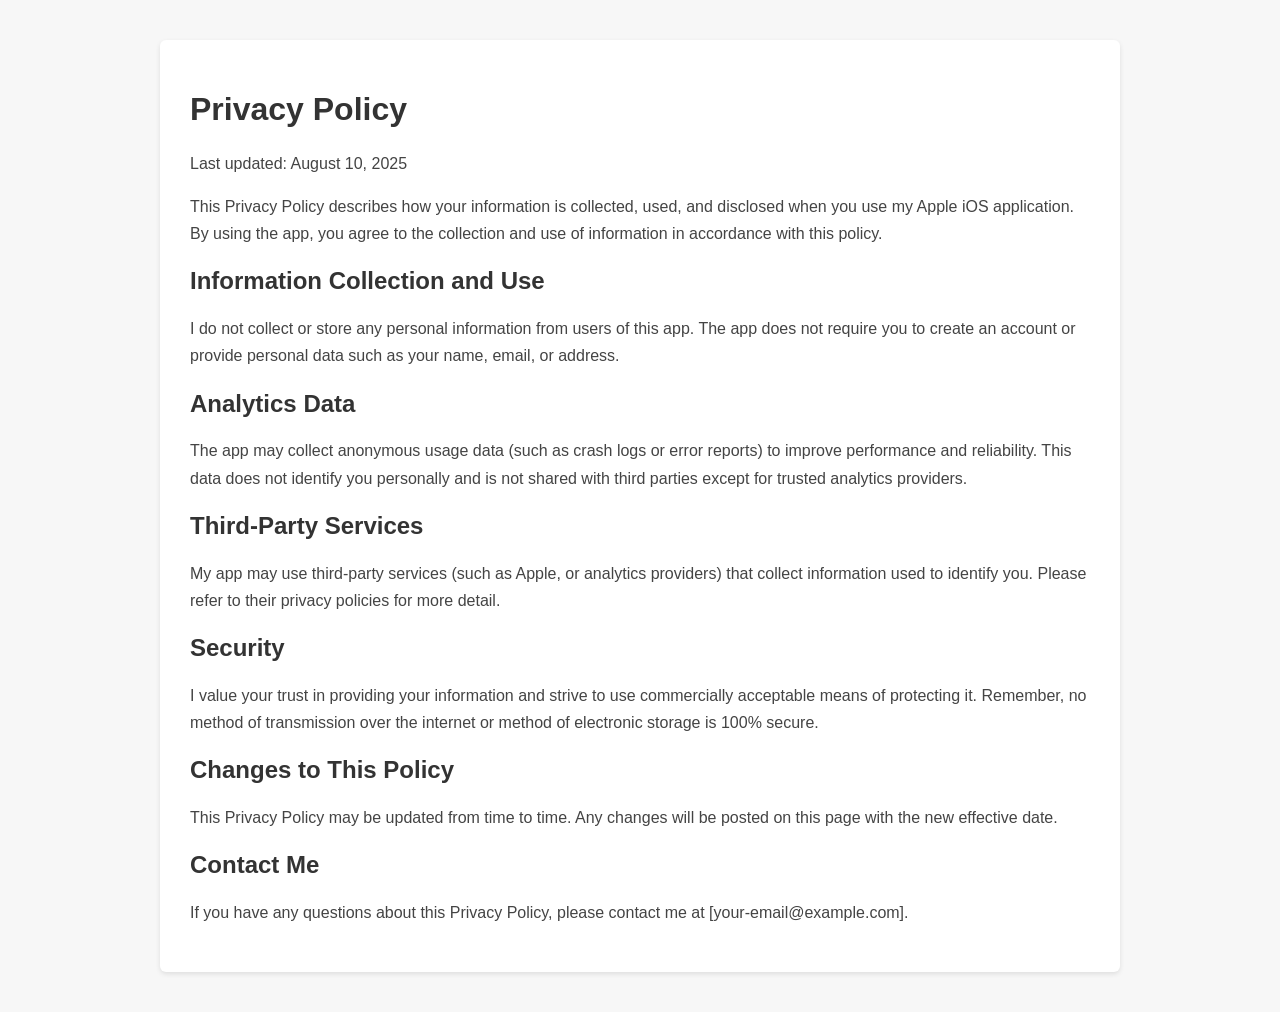
==== privacy-policy.html @ e9c48334 "Create privacy-policy.html" ====
<!DOCTYPE html>
<html lang="en">
<head>
    <meta charset="UTF-8">
    <meta name="viewport" content="width=device-width, initial-scale=1.0">
    <title>Privacy Policy</title>
    <style>
        body {
            font-family: Arial, sans-serif;
            background-color: #f7f7f7;
            margin: 0;
            padding: 0;
        }
        .policy-container {
            background: white;
            max-width: 900px;
            margin: 40px auto;
            padding: 30px;
            border-radius: 6px;
            box-shadow: 0px 2px 5px rgba(0,0,0,0.1);
        }
        h1, h2 {
            color: #333;
        }
        p {
            line-height: 1.7;
            color: #444;
        }
    </style>
</head>
<body>
    <div class="policy-container">
        <h1>Privacy Policy</h1>
        <p>Last updated: August 10, 2025</p>

        <p>
            This Privacy Policy describes how your information is collected, used, and disclosed when you use my Apple iOS application. By using the app, you agree to the collection and use of information in accordance with this policy.
        </p>

        <h2>Information Collection and Use</h2>
        <p>
            I do not collect or store any personal information from users of this app. The app does not require you to create an account or provide personal data such as your name, email, or address.
        </p>

        <h2>Analytics Data</h2>
        <p>
            The app may collect anonymous usage data (such as crash logs or error reports) to improve performance and reliability. This data does not identify you personally and is not shared with third parties except for trusted analytics providers.
        </p>

        <h2>Third-Party Services</h2>
        <p>
            My app may use third-party services (such as Apple, or analytics providers) that collect information used to identify you. Please refer to their privacy policies for more detail.
        </p>

        <h2>Security</h2>
        <p>
            I value your trust in providing your information and strive to use commercially acceptable means of protecting it. Remember, no method of transmission over the internet or method of electronic storage is 100% secure.
        </p>

        <h2>Changes to This Policy</h2>
        <p>
            This Privacy Policy may be updated from time to time. Any changes will be posted on this page with the new effective date.
        </p>

        <h2>Contact Me</h2>
        <p>
            If you have any questions about this Privacy Policy, please contact me at [your-email@example.com].
        </p>
    </div>
</body>
</html>
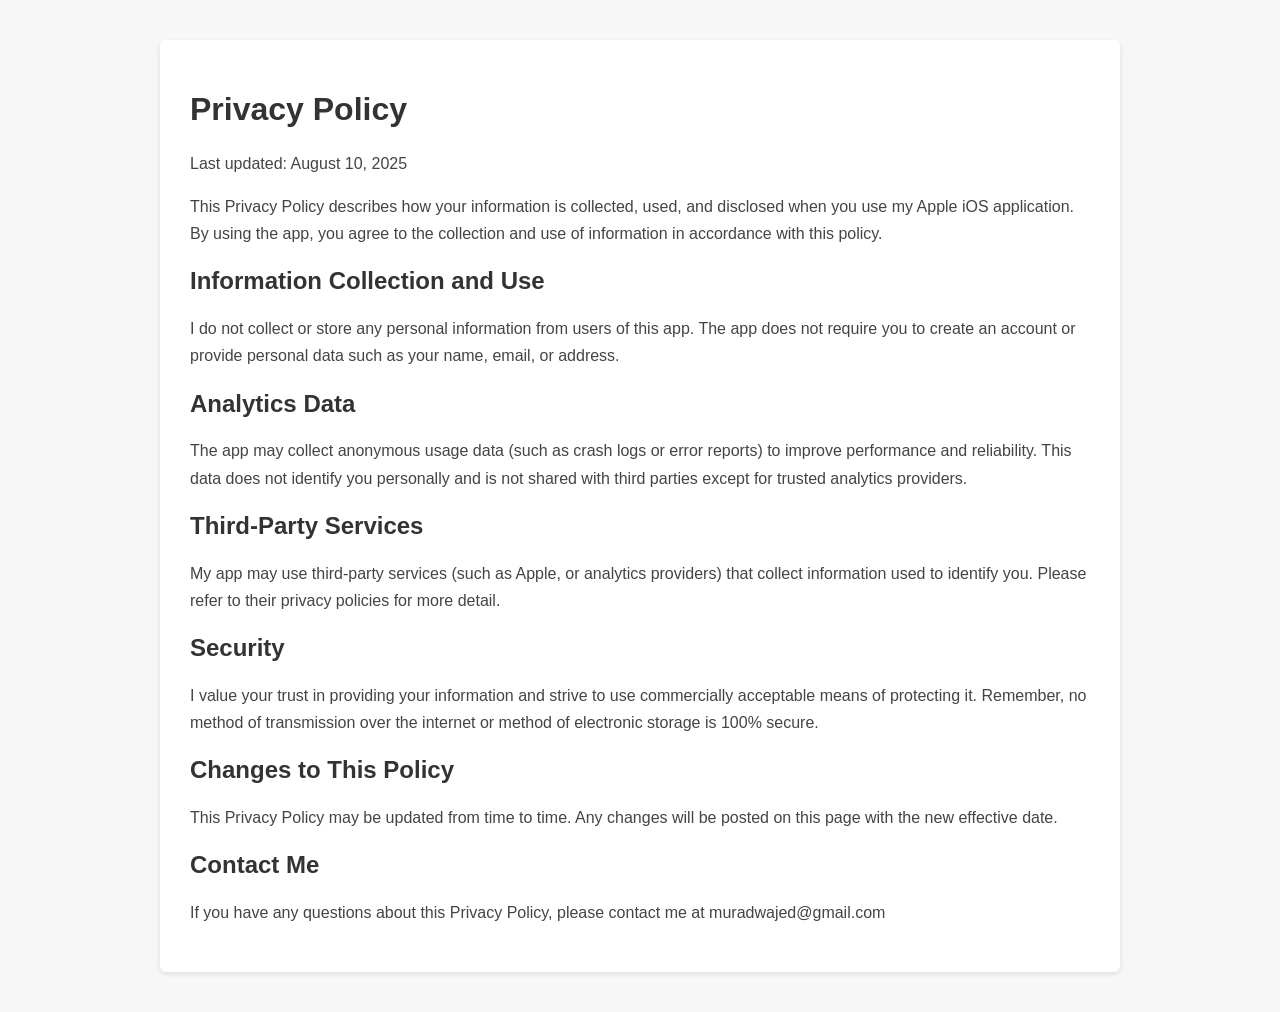
==== commit 6d087bcf: "Update privacy-policy.html" ====
--- a/privacy-policy.html
+++ b/privacy-policy.html
@@ -64,7 +64,7 @@
 
         <h2>Contact Me</h2>
         <p>
-            If you have any questions about this Privacy Policy, please contact me at [your-email@example.com].
+            If you have any questions about this Privacy Policy, please contact me at muradwajed@gmail.com
         </p>
     </div>
 </body>
